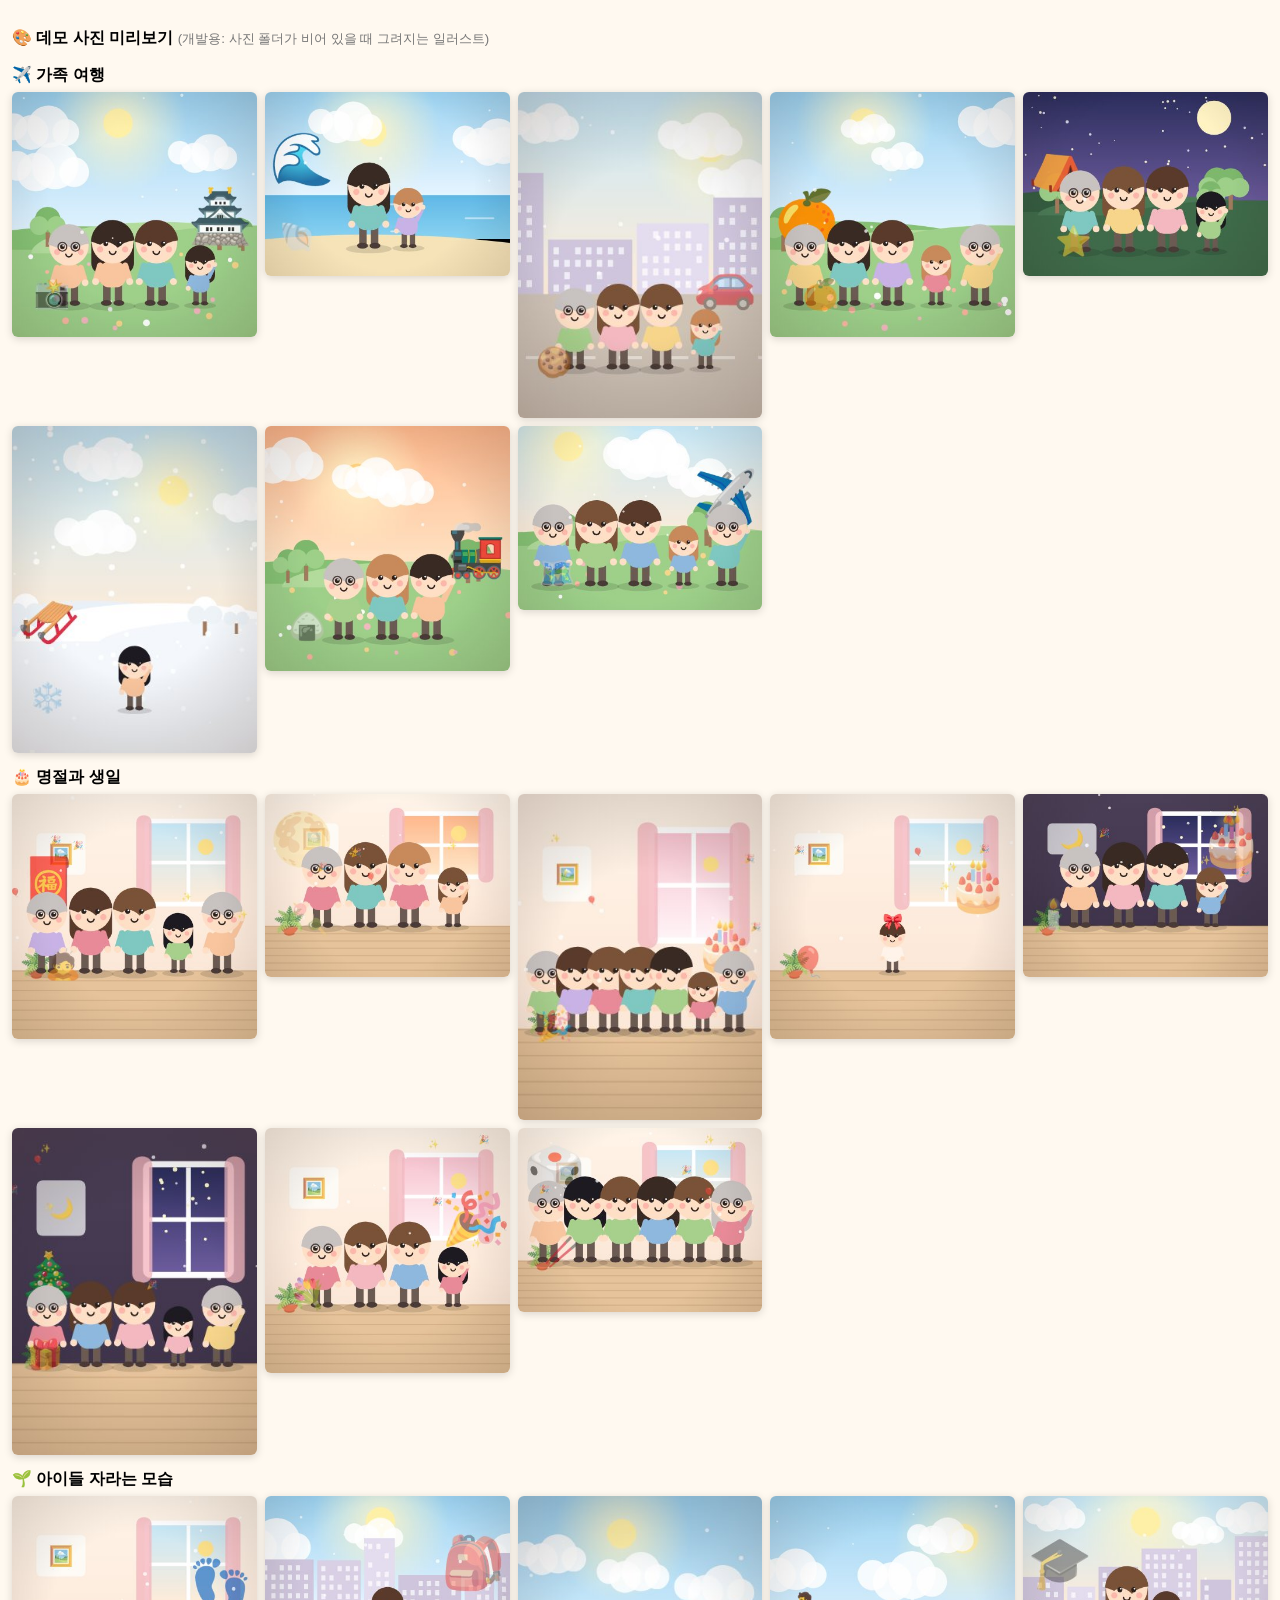
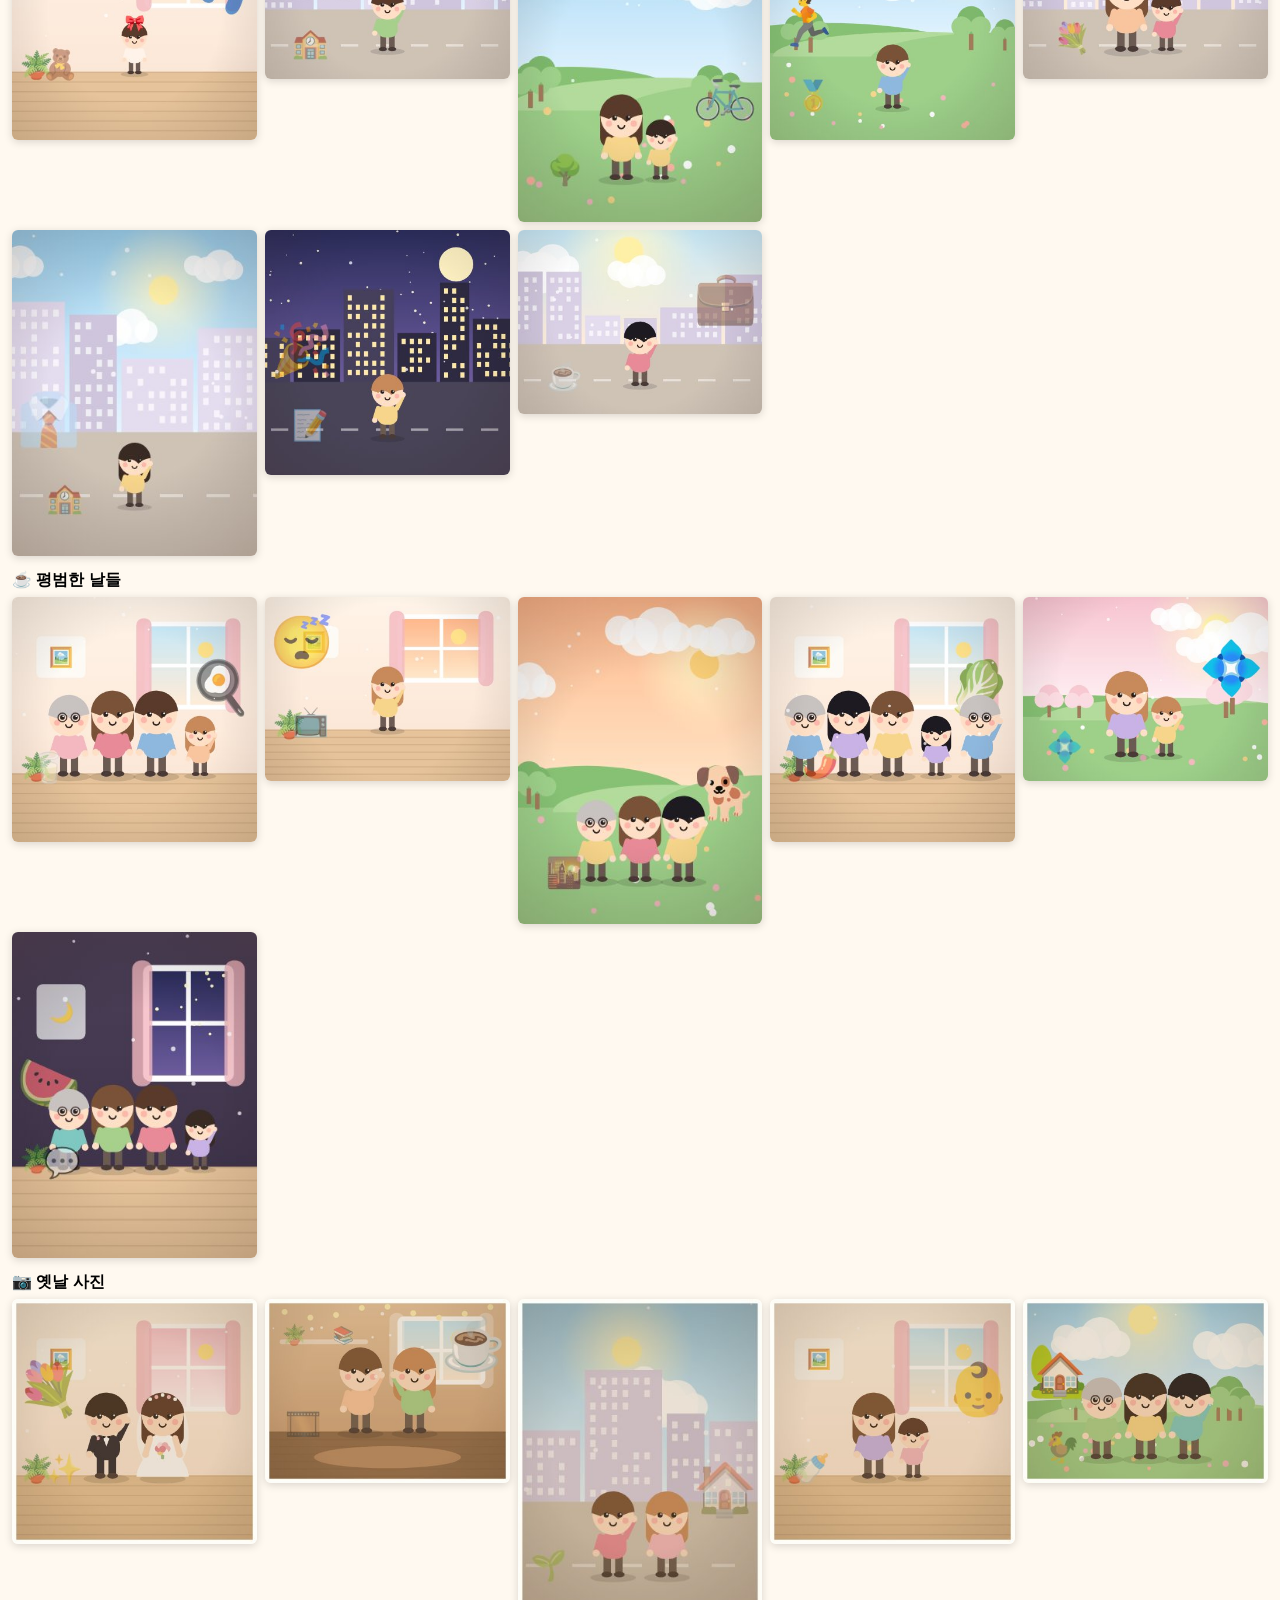
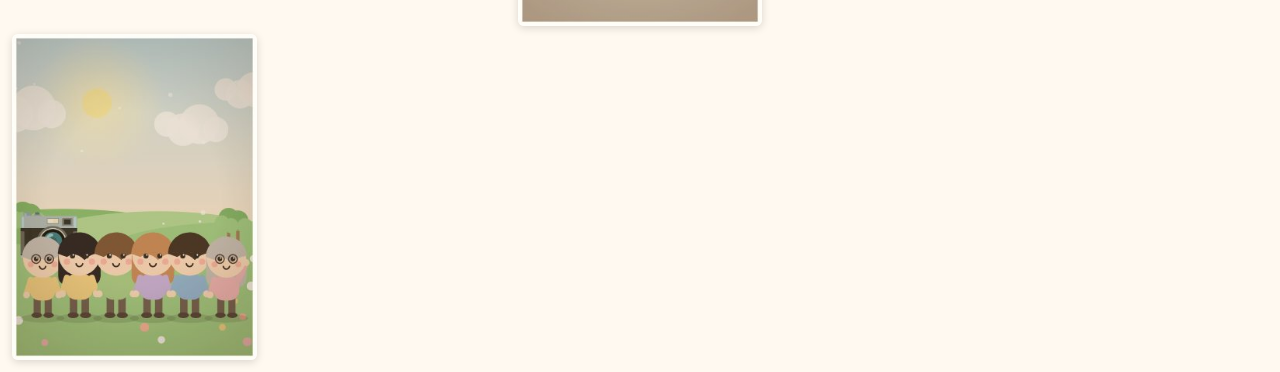
==== tools/demo-preview.html @ 3ec2a3a5 "가족 마을 1차: 가을 숲속 통나무집 마을 + 가족 기능 25개 결혼마을(SnUtah/MarriageVillage)의 3D 뼈대를 가족용으로 바꾼 템플릿. - 가족 암호 → 나는 " ====
<!doctype html>
<html lang="ko"><head><meta charset="utf-8"><title>데모 사진 미리보기</title>
<style>body{margin:0;background:#FFF9F0;font-family:sans-serif;padding:12px}h2{margin:14px 0 6px;font-size:16px}.g{display:grid;grid-template-columns:repeat(5,1fr);gap:8px}.g img{width:100%;display:block;border-radius:6px;box-shadow:0 2px 8px rgba(0,0,0,.15)}small{color:#777}</style>
<script src="../config.js"></script>
</head><body>
<p><b>🎨 데모 사진 미리보기</b> <small>(개발용: 사진 폴더가 비어 있을 때 그려지는 일러스트)</small></p>
<div id="out"></div>
<script type="module">
import { demoPhoto } from '../src/demo-photos.js';
const out = document.getElementById('out');
for (const t of window.FAMILY.museum.themes) {
  const h = document.createElement('h2'); h.textContent = `${t.emoji} ${t.title}`; out.appendChild(h);
  const g = document.createElement('div'); g.className = 'g'; out.appendChild(g);
  for (let i = 0; i < t.count; i++) {
    const c = demoPhoto(t, i, 420);
    const img = new Image(); img.src = c.toDataURL('image/jpeg', .85); img.title = t.captions?.[i] || '';
    g.appendChild(img);
  }
}
document.title = 'done';
</script></body></html>
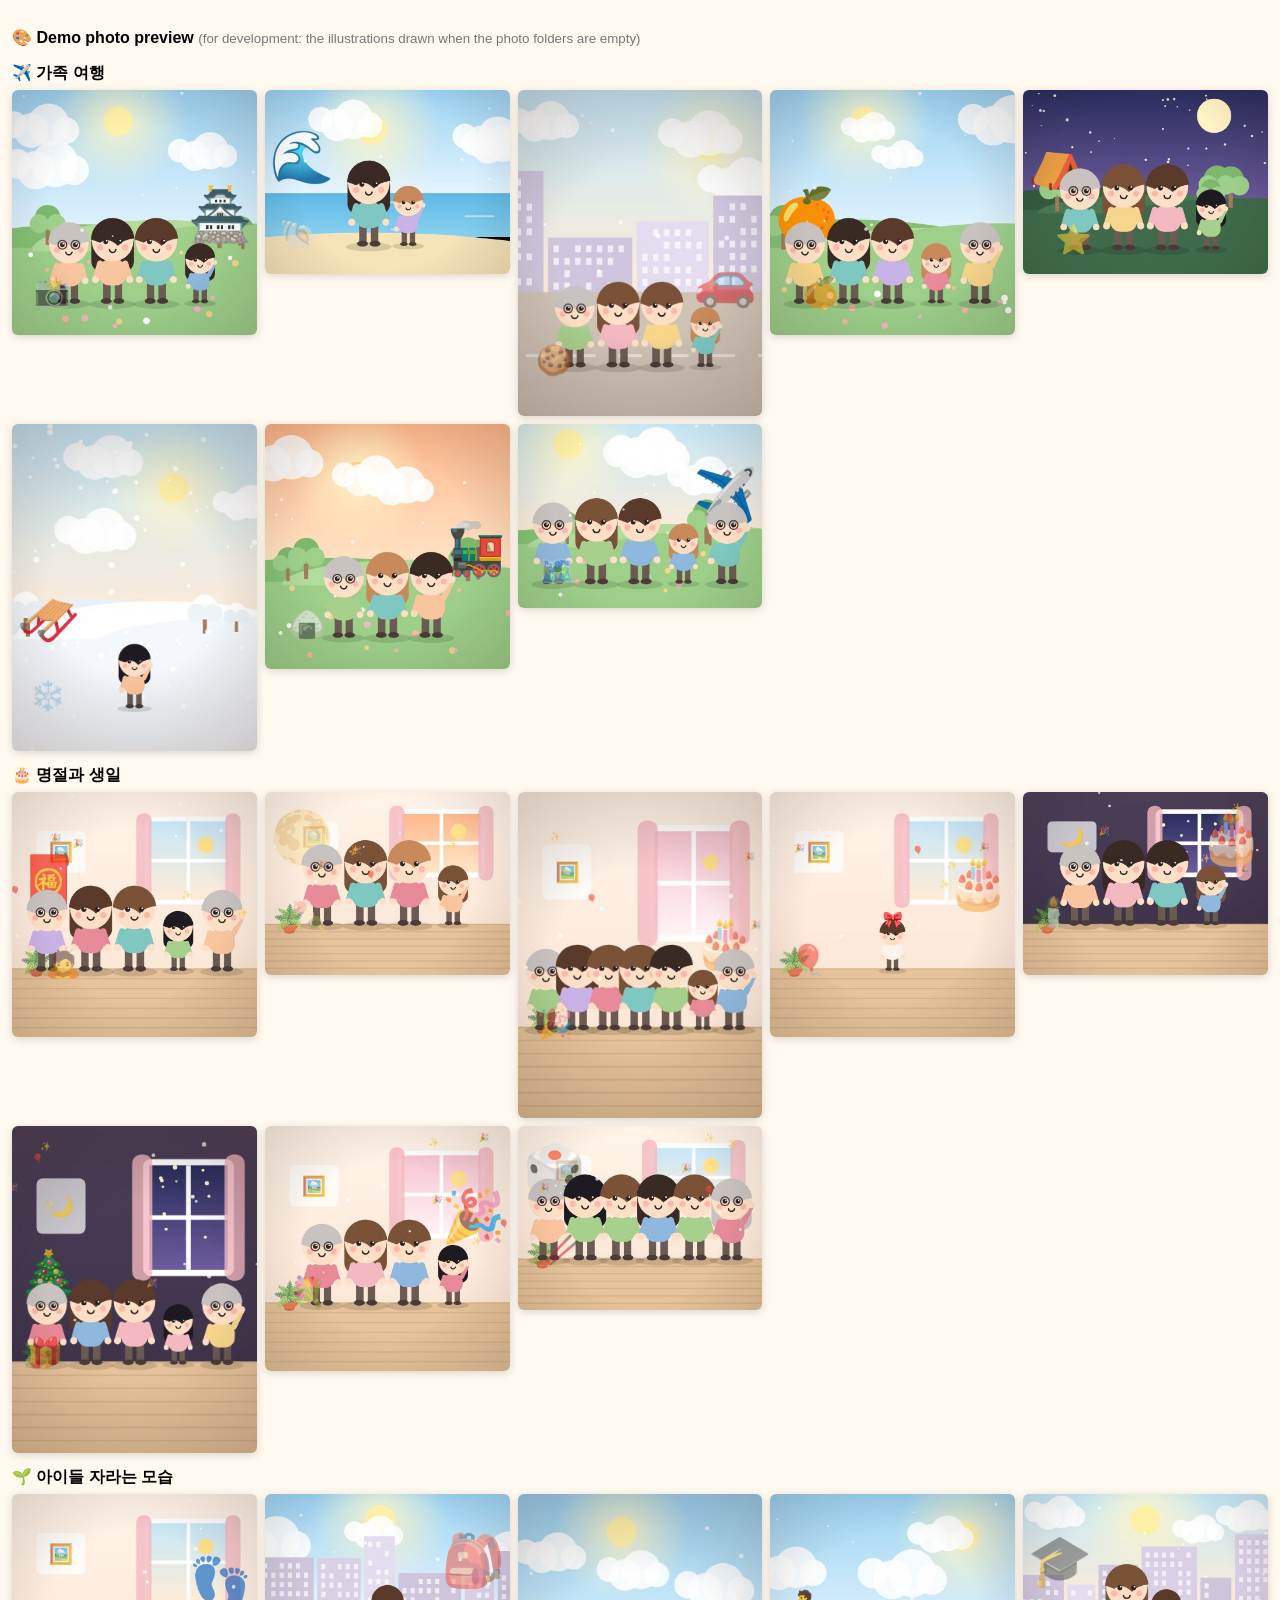
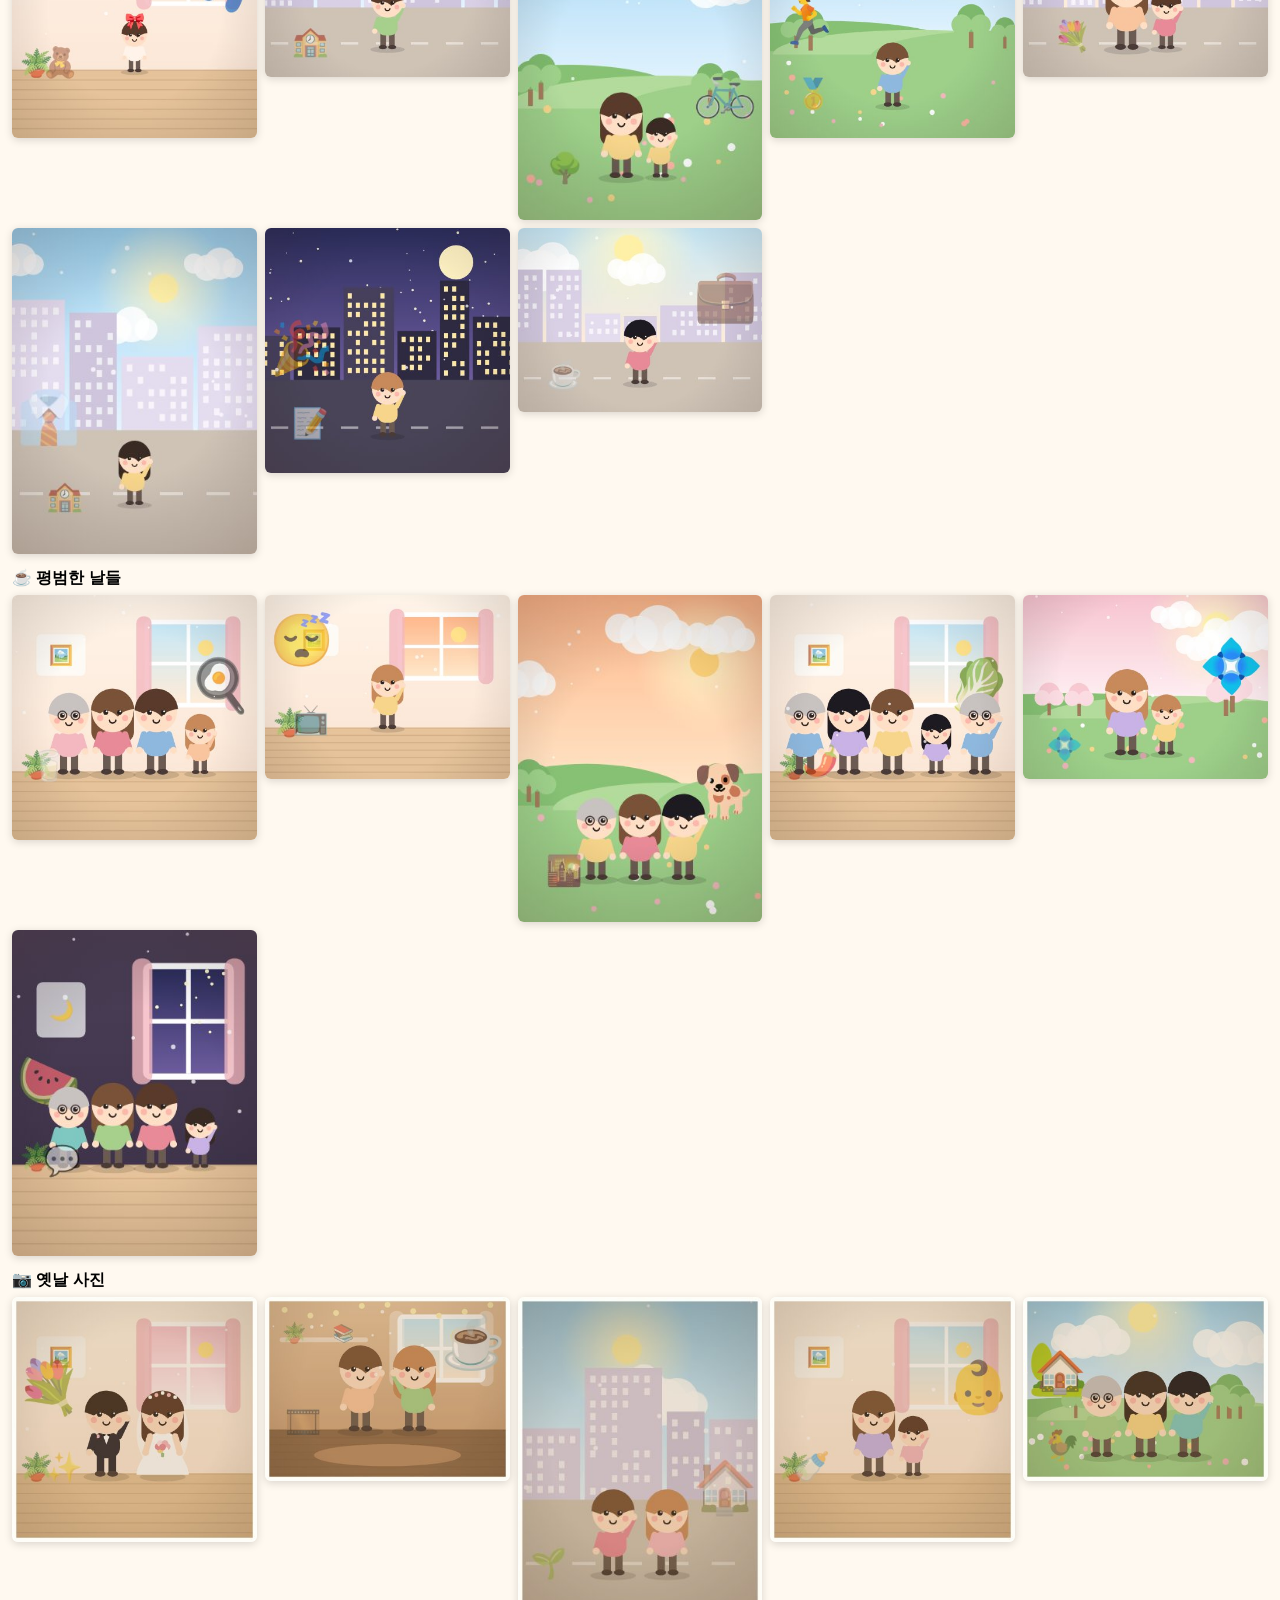
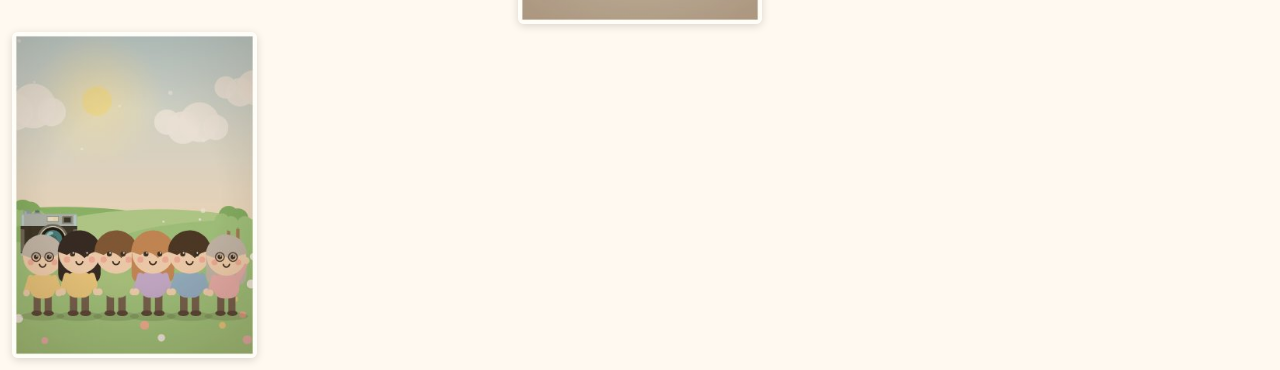
==== commit f8085ec2: "English/Korean language switch; code comments in English The village now speaks Korean or English. T" ====
--- a/tools/demo-preview.html
+++ b/tools/demo-preview.html
@@ -1,9 +1,9 @@
 <!doctype html>
-<html lang="ko"><head><meta charset="utf-8"><title>데모 사진 미리보기</title>
+<html lang="en"><head><meta charset="utf-8"><title>Demo photo preview</title>
 <style>body{margin:0;background:#FFF9F0;font-family:sans-serif;padding:12px}h2{margin:14px 0 6px;font-size:16px}.g{display:grid;grid-template-columns:repeat(5,1fr);gap:8px}.g img{width:100%;display:block;border-radius:6px;box-shadow:0 2px 8px rgba(0,0,0,.15)}small{color:#777}</style>
 <script src="../config.js"></script>
 </head><body>
-<p><b>🎨 데모 사진 미리보기</b> <small>(개발용: 사진 폴더가 비어 있을 때 그려지는 일러스트)</small></p>
+<p><b>🎨 Demo photo preview</b> <small>(for development: the illustrations drawn when the photo folders are empty)</small></p>
 <div id="out"></div>
 <script type="module">
 import { demoPhoto } from '../src/demo-photos.js';
